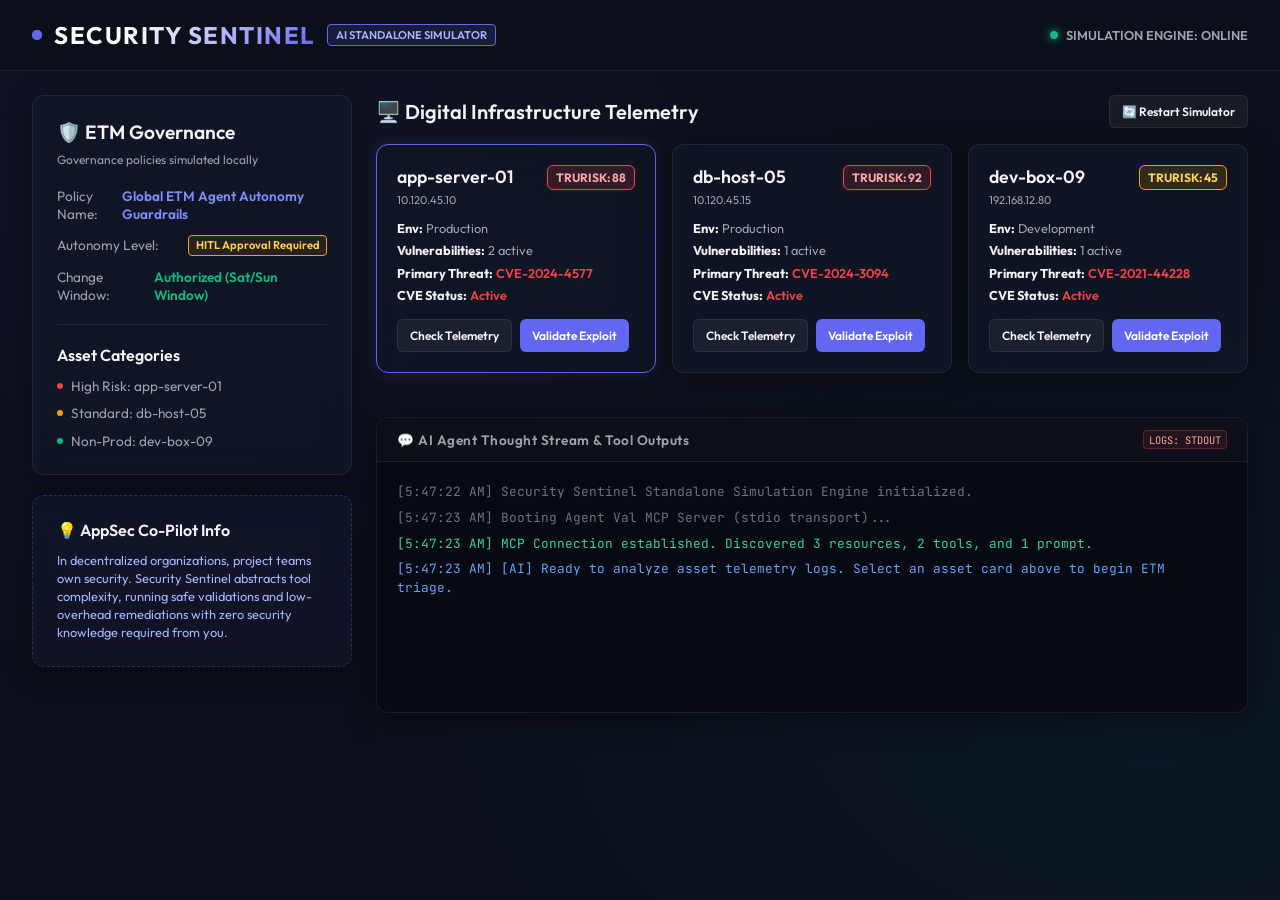
==== sentinel_standalone.html @ 05182d65 "Create premium self-contained standalone HTML simulation dashboard" ====
<!DOCTYPE html>
<html lang="en">
<head>
  <meta charset="UTF-8">
  <meta name="viewport" content="width=device-width, initial-scale=1.0">
  <title>Security Sentinel - Standalone AI ETM Console</title>
  
  <!-- Google Fonts for premium modern typography -->
  <link rel="preconnect" href="https://fonts.googleapis.com">
  <link rel="preconnect" href="https://fonts.gstatic.com" crossorigin>
  <link href="https://fonts.googleapis.com/css2?family=Outfit:wght@300;400;600;700&family=JetBrains+Mono:wght@400;700&display=swap" rel="stylesheet">
  
  <!-- Premium Vanilla CSS Inlined for complete self-contained execution -->
  <style>
    :root {
      --bg-color: #0b0f19;
      --card-bg: rgba(17, 24, 39, 0.7);
      --card-border: rgba(255, 255, 255, 0.08);
      --text-main: #f3f4f6;
      --text-muted: #9ca3af;
      
      --primary: #6366f1;       /* Indigo */
      --primary-hover: #4f46e5;
      --success: #10b981;       /* Emerald */
      --success-glow: rgba(16, 185, 129, 0.2);
      --warning: #f59e0b;       /* Amber */
      --warning-glow: rgba(245, 158, 11, 0.2);
      --danger: #ef4444;        /* Crimson */
      --danger-glow: rgba(239, 68, 68, 0.2);
      --info: #06b6d4;          /* Cyan */
      --info-glow: rgba(6, 182, 212, 0.2);
      
      --font-sans: 'Outfit', sans-serif;
      --font-mono: 'JetBrains Mono', monospace;
    }

    * {
      box-sizing: border-box;
      margin: 0;
      padding: 0;
    }

    body {
      background-color: var(--bg-color);
      background-image: 
        radial-gradient(at 10% 20%, rgba(99, 102, 241, 0.05) 0px, transparent 50%),
        radial-gradient(at 90% 80%, rgba(6, 182, 212, 0.05) 0px, transparent 50%);
      color: var(--text-main);
      font-family: var(--font-sans);
      min-height: 100vh;
      display: flex;
      flex-direction: column;
      overflow-x: hidden;
    }

    /* Header Styling */
    .app-header {
      display: flex;
      justify-content: space-between;
      align-items: center;
      padding: 1.25rem 2rem;
      background: rgba(11, 15, 25, 0.8);
      backdrop-filter: blur(12px);
      border-bottom: 1px solid var(--card-border);
      position: sticky;
      top: 0;
      z-index: 10;
    }

    .header-logo {
      display: flex;
      align-items: center;
      gap: 0.75rem;
    }

    .header-logo h1 {
      font-size: 1.5rem;
      font-weight: 700;
      letter-spacing: 1.5px;
      background: linear-gradient(135deg, #ffffff 30%, var(--primary) 100%);
      -webkit-background-clip: text;
      -webkit-text-fill-color: transparent;
    }

    .badge {
      background: rgba(99, 102, 241, 0.15);
      border: 1px solid var(--primary);
      color: #a5b4fc;
      font-size: 0.7rem;
      padding: 0.2rem 0.5rem;
      border-radius: 4px;
      font-weight: 600;
      text-transform: uppercase;
    }

    .system-status {
      display: flex;
      align-items: center;
      gap: 0.5rem;
      font-size: 0.8rem;
      font-weight: 600;
      color: var(--text-muted);
    }

    .status-dot {
      width: 8px;
      height: 8px;
      border-radius: 50%;
      display: inline-block;
    }

    .status-dot.green {
      background-color: var(--success);
      box-shadow: 0 0 10px var(--success);
    }

    .pulse-icon {
      width: 10px;
      height: 10px;
      background-color: var(--primary);
      border-radius: 50%;
      position: relative;
    }

    .pulse-icon::after {
      content: '';
      width: 100%;
      height: 100%;
      background-color: var(--primary);
      border-radius: 50%;
      position: absolute;
      top: 0;
      left: 0;
      animation: pulse 2s infinite;
    }

    @keyframes pulse {
      0% { transform: scale(1); opacity: 0.8; }
      100% { transform: scale(2.5); opacity: 0; }
    }

    /* Main Layout Grid */
    .dashboard-container {
      display: grid;
      grid-template-columns: 320px 1fr;
      gap: 1.5rem;
      padding: 1.5rem 2rem;
      flex: 1;
    }

    /* Card Component Styling */
    .card {
      border-radius: 12px;
      padding: 1.5rem;
      margin-bottom: 1.25rem;
      position: relative;
      transition: all 0.3s cubic-bezier(0.4, 0, 0.2, 1);
    }

    .card.glass {
      background: var(--card-bg);
      backdrop-filter: blur(16px);
      border: 1px solid var(--card-border);
      box-shadow: 0 4px 30px rgba(0, 0, 0, 0.4);
    }

    .card.glass:hover {
      border-color: rgba(255, 255, 255, 0.15);
      box-shadow: 0 8px 30px rgba(99, 102, 241, 0.05);
    }

    .card h2 {
      font-size: 1.2rem;
      font-weight: 600;
      margin-bottom: 0.5rem;
    }

    .card h3 {
      font-size: 1rem;
      font-weight: 600;
      margin-bottom: 0.75rem;
      color: var(--text-main);
    }

    .section-desc {
      font-size: 0.75rem;
      color: var(--text-muted);
      margin-bottom: 1.25rem;
    }

    .card-divider {
      border: 0;
      height: 1px;
      background: var(--card-border);
      margin: 1.25rem 0;
    }

    /* Sidebar Content Styling */
    .policy-item {
      display: flex;
      justify-content: space-between;
      align-items: center;
      margin-bottom: 0.75rem;
      font-size: 0.85rem;
    }

    .policy-label {
      color: var(--text-muted);
    }

    .policy-value {
      font-weight: 600;
    }

    .policy-value.badge-warning {
      background: rgba(245, 158, 11, 0.1);
      border: 1px solid var(--warning);
      color: #fcd34d;
      font-size: 0.7rem;
      padding: 0.15rem 0.4rem;
      border-radius: 4px;
    }

    .category-list {
      display: flex;
      flex-direction: column;
      gap: 0.6rem;
      font-size: 0.85rem;
    }

    .category-item {
      display: flex;
      align-items: center;
      gap: 0.5rem;
      color: var(--text-muted);
    }

    .cat-dot {
      width: 6px;
      height: 6px;
      border-radius: 50%;
    }
    .cat-dot.red { background-color: var(--danger); }
    .cat-dot.yellow { background-color: var(--warning); }
    .cat-dot.green { background-color: var(--success); }

    .developer-notice {
      background: rgba(99, 102, 241, 0.05) !important;
      border: 1px dashed rgba(99, 102, 241, 0.3) !important;
    }

    .developer-notice p {
      font-size: 0.8rem;
      line-height: 1.4;
      color: #a5b4fc;
    }

    /* Telemetry Asset Cards */
    .assets-grid-header {
      display: flex;
      justify-content: space-between;
      align-items: center;
      margin-bottom: 1rem;
    }

    .assets-grid-header h2 {
      font-size: 1.25rem;
      font-weight: 600;
    }

    .assets-container {
      display: grid;
      grid-template-columns: repeat(auto-fill, minmax(280px, 1fr));
      gap: 1rem;
      margin-bottom: 1.5rem;
    }

    .asset-card {
      padding: 1.25rem;
      cursor: pointer;
    }

    .asset-card.active-selection {
      border-color: var(--primary) !important;
      box-shadow: 0 0 15px rgba(99, 102, 241, 0.15);
    }

    .asset-header {
      display: flex;
      justify-content: space-between;
      align-items: flex-start;
      margin-bottom: 0.75rem;
    }

    .asset-title h4 {
      font-size: 1.1rem;
      font-weight: 600;
      color: var(--text-main);
    }

    .asset-title span {
      font-size: 0.7rem;
      color: var(--text-muted);
    }

    .risk-badge {
      font-size: 0.75rem;
      font-weight: 700;
      padding: 0.25rem 0.5rem;
      border-radius: 6px;
      text-align: center;
    }

    .risk-badge.danger {
      background: rgba(239, 68, 68, 0.15);
      border: 1px solid var(--danger);
      color: #fca5a5;
      box-shadow: 0 0 10px rgba(239, 68, 68, 0.1);
    }

    .risk-badge.warning {
      background: rgba(245, 158, 11, 0.15);
      border: 1px solid var(--warning);
      color: #fcd34d;
    }

    .risk-badge.success {
      background: rgba(16, 185, 129, 0.15);
      border: 1px solid var(--success);
      color: #6ee7b7;
      box-shadow: 0 0 10px rgba(16, 185, 129, 0.1);
    }

    .asset-details {
      display: flex;
      flex-direction: column;
      gap: 0.4rem;
      font-size: 0.8rem;
      color: var(--text-muted);
      margin-bottom: 1rem;
    }

    .asset-details span strong {
      color: var(--text-main);
    }

    .asset-actions {
      display: flex;
      gap: 0.5rem;
    }

    .btn {
      font-family: var(--font-sans);
      font-size: 0.75rem;
      font-weight: 600;
      padding: 0.5rem 0.75rem;
      border-radius: 6px;
      border: none;
      cursor: pointer;
      display: flex;
      align-items: center;
      justify-content: center;
      transition: all 0.2s ease;
    }

    .btn-primary {
      background: var(--primary);
      color: white;
    }

    .btn-primary:hover {
      background: var(--primary-hover);
      box-shadow: 0 0 10px rgba(99, 102, 241, 0.3);
    }

    .btn-secondary {
      background: rgba(255, 255, 255, 0.05);
      border: 1px solid var(--card-border);
      color: var(--text-main);
    }

    .btn-secondary:hover {
      background: rgba(255, 255, 255, 0.1);
      border-color: rgba(255, 255, 255, 0.2);
    }

    .btn-success {
      background: var(--success);
      color: white;
    }

    .btn-success:hover {
      background: #059669;
      box-shadow: 0 0 10px rgba(16, 185, 129, 0.3);
    }

    /* Diagnostic Logs Console */
    .console-section {
      display: flex;
      flex-direction: column;
      border-radius: 12px;
      background: #070913;
      border: 1px solid var(--card-border);
      box-shadow: 0 4px 30px rgba(0, 0, 0, 0.5);
      margin-top: 1rem;
      overflow: hidden;
    }

    .console-header {
      display: flex;
      justify-content: space-between;
      align-items: center;
      padding: 0.75rem 1.25rem;
      background: rgba(255, 255, 255, 0.02);
      border-bottom: 1px solid var(--card-border);
    }

    .console-header h3 {
      font-size: 0.85rem;
      font-weight: 600;
      letter-spacing: 0.5px;
      color: var(--text-muted);
    }

    .badge-console {
      font-family: var(--font-mono);
      font-size: 0.65rem;
      background: rgba(239, 68, 68, 0.1);
      border: 1px solid rgba(239, 68, 68, 0.3);
      color: #fca5a5;
      padding: 0.1rem 0.3rem;
      border-radius: 4px;
    }

    .console-body {
      font-family: var(--font-mono);
      font-size: 0.8rem;
      padding: 1.25rem;
      height: 250px;
      overflow-y: auto;
      display: flex;
      flex-direction: column;
      gap: 0.4rem;
      line-height: 1.5;
    }

    .log-line {
      white-space: pre-wrap;
    }

    .log-line.sys { color: #6b7280; }
    .log-line.info { color: #60a5fa; }
    .log-line.warning { color: #fbbf24; }
    .log-line.danger { color: #f87171; }
    .log-line.success { color: #34d399; }

    /* Modal (HITL Authorization Box) */
    .modal-overlay {
      position: fixed;
      top: 0;
      left: 0;
      width: 100vw;
      height: 100vh;
      background: rgba(7, 9, 19, 0.85);
      backdrop-filter: blur(10px);
      display: flex;
      justify-content: center;
      align-items: center;
      z-index: 100;
      transition: opacity 0.3s ease;
    }

    .modal-overlay.hidden {
      display: none !important;
      opacity: 0;
      pointer-events: none;
    }

    .modal-container {
      width: 100%;
      max-width: 680px;
      border-radius: 16px;
      background: rgba(17, 25, 40, 0.75) !important;
      border: 1px solid rgba(255, 255, 255, 0.12) !important;
      box-shadow: 0 0 50px rgba(0, 0, 0, 0.8);
      display: flex;
      flex-direction: column;
      max-height: 85vh;
      overflow: hidden;
      animation: modalZoom 0.3s cubic-bezier(0.34, 1.56, 0.64, 1);
    }

    @keyframes modalZoom {
      0% { transform: scale(0.9); opacity: 0; }
      100% { transform: scale(1); opacity: 1; }
    }

    .modal-header {
      display: flex;
      justify-content: space-between;
      align-items: center;
      padding: 1.25rem 1.5rem;
      border-bottom: 1px solid var(--card-border);
    }

    .modal-header h2 {
      font-size: 1.15rem;
      font-weight: 600;
      color: var(--text-main);
    }

    .btn-close {
      background: none;
      border: none;
      color: var(--text-muted);
      font-size: 1.5rem;
      cursor: pointer;
      transition: color 0.2s ease;
    }

    .btn-close:hover { color: white; }

    .modal-body {
      padding: 1.5rem;
      overflow-y: auto;
      display: flex;
      flex-direction: column;
      gap: 1.25rem;
    }

    .modal-body h3 {
      font-size: 0.9rem;
      font-weight: 600;
      text-transform: uppercase;
      letter-spacing: 0.5px;
      color: var(--text-muted);
    }

    .validation-status-card {
      background: rgba(16, 185, 129, 0.05);
      border: 1px solid rgba(16, 185, 129, 0.2);
      border-radius: 8px;
      padding: 1rem;
    }

    .status-badge-container {
      margin-bottom: 0.5rem;
    }

    .status-badge.verified {
      background: var(--success);
      color: white;
      font-size: 0.7rem;
      font-weight: 700;
      padding: 0.15rem 0.4rem;
      border-radius: 4px;
      text-transform: uppercase;
      display: inline-block;
      box-shadow: 0 0 10px var(--success-glow);
    }

    .validation-status-card p {
      font-size: 0.85rem;
      line-height: 1.4;
      color: #a7f3d0;
    }

    .evidence-box {
      font-family: var(--font-mono);
      font-size: 0.75rem;
      background: #05070d;
      border: 1px solid var(--card-border);
      border-radius: 8px;
      padding: 1rem;
      overflow-x: auto;
      max-height: 140px;
      color: #34d399;
    }

    .blast-radius-box {
      background: rgba(255, 255, 255, 0.02);
      border: 1px solid var(--card-border);
      border-radius: 8px;
      padding: 1rem;
      display: grid;
      grid-template-columns: repeat(2, 1fr);
      gap: 0.75rem;
      font-size: 0.85rem;
    }

    .form-group {
      display: flex;
      flex-direction: column;
      gap: 0.5rem;
    }

    .form-group label {
      font-size: 0.85rem;
      color: var(--text-muted);
    }

    .form-control {
      background: rgba(255, 255, 255, 0.03);
      border: 1px solid var(--card-border);
      border-radius: 6px;
      padding: 0.6rem 0.8rem;
      color: white;
      font-family: var(--font-sans);
      font-size: 0.85rem;
      outline: none;
      transition: border-color 0.2s ease;
    }

    .form-control:focus {
      border-color: var(--primary);
      box-shadow: 0 0 5px rgba(99, 102, 241, 0.2);
    }

    .modal-footer {
      display: flex;
      justify-content: flex-end;
      gap: 0.75rem;
      padding: 1.25rem 1.5rem;
      border-top: 1px solid var(--card-border);
      background: rgba(0, 0, 0, 0.15);
    }

    /* Spinner Inline Animation */
    .spinner-inline {
      width: 12px;
      height: 12px;
      border: 2px solid rgba(255, 255, 255, 0.2);
      border-top-color: white;
      border-radius: 50%;
      display: inline-block;
      margin-right: 5px;
      animation: spin 0.8s infinite linear;
      vertical-align: middle;
    }

    @keyframes spin {
      0% { transform: rotate(0deg); }
      100% { transform: rotate(360deg); }
    }

    .font-highlight { color: #818cf8; font-weight: 600; }
    .font-success { color: var(--success); font-weight: 600; }
    .font-warning { color: var(--warning); font-weight: 600; }
    .font-danger { color: var(--danger); font-weight: 600; }
    .text-center { text-align: center; }
  </style>
</head>
<body>

  <!-- Premium Glassmorphic Header -->
  <header class="app-header">
    <div class="header-logo">
      <span class="pulse-icon"></span>
      <h1>SECURITY SENTINEL</h1>
      <span class="badge">AI Standalone Simulator</span>
    </div>
    <div class="system-status">
      <span class="status-dot green"></span>
      <span>SIMULATION ENGINE: ONLINE</span>
    </div>
  </header>

  <!-- Main Grid Layout -->
  <main class="dashboard-container">
    
    <!-- Left Sidebar: Policy & Governance -->
    <aside class="sidebar">
      <div class="card glass">
        <h2>🛡️ ETM Governance</h2>
        <p class="section-desc">Governance policies simulated locally</p>
        
        <div class="policy-item">
          <span class="policy-label">Policy Name:</span>
          <span class="policy-value font-highlight">Global ETM Agent Autonomy Guardrails</span>
        </div>
        <div class="policy-item">
          <span class="policy-label">Autonomy Level:</span>
          <span class="policy-value badge-warning">HITL Approval Required</span>
        </div>
        <div class="policy-item">
          <span class="policy-label">Change Window:</span>
          <span class="policy-value font-success">Authorized (Sat/Sun Window)</span>
        </div>
        
        <hr class="card-divider">
        
        <h3>Asset Categories</h3>
        <div class="category-list">
          <div class="category-item">
            <span class="cat-dot red"></span>
            <span>High Risk: app-server-01</span>
          </div>
          <div class="category-item">
            <span class="cat-dot yellow"></span>
            <span>Standard: db-host-05</span>
          </div>
          <div class="category-item">
            <span class="cat-dot green"></span>
            <span>Non-Prod: dev-box-09</span>
          </div>
        </div>
      </div>

      <div class="card glass developer-notice">
        <h3>💡 AppSec Co-Pilot Info</h3>
        <p>In decentralized organizations, project teams own security. Security Sentinel abstracts tool complexity, running safe validations and low-overhead remediations with zero security knowledge required from you.</p>
      </div>
    </aside>

    <!-- Center Content: Assets & Console -->
    <section class="main-content">
      
      <!-- Telemetry Cards Grid -->
      <div class="assets-grid-header">
        <h2>🖥️ Digital Infrastructure Telemetry</h2>
        <button id="btn-refresh" class="btn btn-secondary">🔄 Restart Simulator</button>
      </div>
      
      <div id="assets-container" class="assets-container">
        <!-- Telemetry Cards injected statefully via JS -->
      </div>

      <!-- Real-Time AI Agent Console -->
      <div class="console-section">
        <div class="console-header">
          <h3>💬 AI Agent Thought Stream & Tool Outputs</h3>
          <span class="badge-console">LOGS: STDOUT</span>
        </div>
        <div id="console-logs" class="console-body">
          <!-- Logs will stream here -->
        </div>
      </div>

    </section>
  </main>

  <!-- HITL Approval Modal (Pre-Flight Blast Radius Assessment) -->
  <div id="hitl-modal" class="modal-overlay hidden">
    <div class="modal-container glass">
      
      <div class="modal-header">
        <h2>⚠️ Human-in-the-Loop Approval Required</h2>
        <button id="btn-close-modal" class="btn-close">&times;</button>
      </div>
      
      <div class="modal-body">
        <div class="validation-status-card">
          <div class="status-badge-container">
            <span class="status-badge verified">✔️ TruConfirm Exploit Verified</span>
          </div>
          <p><strong>TruConfirm</strong> successfully performed a safe execution check and confirmed active exploit path viability. <strong>Vulnerability is active and exploitable on this host.</strong></p>
        </div>

        <h3>🔍 Cryptographic Exploit Evidence</h3>
        <pre id="exploit-evidence" class="evidence-box">Loading validation evidence...</pre>

        <h3>📋 Pre-Flight Blast Radius Assessment</h3>
        <div class="blast-radius-box">
          <div class="blast-item">
            <strong>Target Asset:</strong> <span id="modal-asset-id" class="font-highlight">app-server-01</span>
          </div>
          <div class="blast-item">
            <strong>Active Threat:</strong> <span id="modal-cve-id" class="font-warning">CVE-2024-4577</span>
          </div>
          <div class="blast-item">
            <strong>Qualys Agent Footprint:</strong> <span class="font-success">RAM &lt; 5MB, CPU &lt; 0.5%</span> (Zero performance impact to active connections)
          </div>
          <div class="blast-item">
            <strong>SLA Downtime risk:</strong> <span class="font-success">None</span> (Zero-downtime hot-patch applied statefully)
          </div>
        </div>

        <div class="form-group">
          <label for="change-ticket-id"><strong>Change Control Ticket ID (Auditing Required):</strong></label>
          <input type="text" id="change-ticket-id" value="CC-9942" placeholder="e.g., CC-1002" class="form-control">
        </div>
      </div>

      <div class="modal-footer">
        <button id="btn-decline" class="btn btn-secondary">Decline & Quarantine</button>
        <button id="btn-approve" class="btn btn-primary">Authorize Patch Execution</button>
      </div>

    </div>
  </div>

  <!-- Interactive Stateful Client-Side Simulation Logic -->
  <script>
    document.addEventListener("DOMContentLoaded", () => {
      // Elements
      const assetsContainer = document.getElementById("assets-container");
      const consoleLogs = document.getElementById("console-logs");
      const btnRefresh = document.getElementById("btn-refresh");
      
      const hitlModal = document.getElementById("hitl-modal");
      const modalAssetId = document.getElementById("modal-asset-id");
      const modalCveId = document.getElementById("modal-cve-id");
      const exploitEvidence = document.getElementById("exploit-evidence");
      const changeTicketId = document.getElementById("change-ticket-id");
      const btnCloseModal = document.getElementById("btn-close-modal");
      const btnDecline = document.getElementById("btn-decline");
      const btnApprove = document.getElementById("btn-approve");

      // Stateful Mock Session Database
      let MOCK_ASSET_REGISTRY = {};
      let selectedAssetId = "app-server-01";
      
      const initializeMockDatabase = () => {
        MOCK_ASSET_REGISTRY = {
          "app-server-01": {
            "asset_name": "app-server-01",
            "ip_address": "10.120.45.10",
            "environment": "Production",
            "trurisk_score": 88,
            "vulnerabilities": [
              {
                "cve_id": "CVE-2024-4577",
                "severity": "Critical",
                "cve_score": 9.8,
                "status": "Active",
                "validation_proof": "None",
                "remediation_status": "Pending"
              },
              {
                "cve_id": "CVE-2023-38646",
                "severity": "High",
                "cve_score": 8.1,
                "status": "Active",
                "validation_proof": "None",
                "remediation_status": "Pending"
              }
            ]
          },
          "db-host-05": {
            "asset_name": "db-host-05",
            "ip_address": "10.120.45.15",
            "environment": "Production",
            "trurisk_score": 92,
            "vulnerabilities": [
              {
                "cve_id": "CVE-2024-3094",
                "severity": "Critical",
                "cve_score": 10.0,
                "status": "Active",
                "validation_proof": "None",
                "remediation_status": "Pending"
              }
            ]
          },
          "dev-box-09": {
            "asset_name": "dev-box-09",
            "ip_address": "192.168.12.80",
            "environment": "Development",
            "trurisk_score": 45,
            "vulnerabilities": [
              {
                "cve_id": "CVE-2021-44228",
                "severity": "Critical",
                "cve_score": 10.0,
                "status": "Active",
                "validation_proof": "None",
                "remediation_status": "Pending"
              }
            ]
          }
        };
      };

      // Logging engine
      const addLog = (message, type = "info") => {
        const time = new Date().toLocaleTimeString();
        const line = document.createElement("div");
        line.className = `log-line ${type}`;
        line.textContent = `[${time}] ${message}`;
        consoleLogs.appendChild(line);
        consoleLogs.scrollTop = consoleLogs.scrollHeight;
      };

      const clearLogs = () => {
        consoleLogs.innerHTML = "";
      };

      // Render Dashboard Cards
      const renderAssetsGrid = () => {
        assetsContainer.innerHTML = "";
        
        Object.keys(MOCK_ASSET_REGISTRY).forEach(id => {
          const asset = MOCK_ASSET_REGISTRY[id];
          const isSelected = id === selectedAssetId;
          const primaryCve = asset.vulnerabilities[0];
          
          let riskClass = "success";
          if (asset.trurisk_score > 80) riskClass = "danger";
          else if (asset.trurisk_score > 40) riskClass = "warning";

          const card = document.createElement("div");
          card.className = `card glass asset-card ${isSelected ? 'active-selection' : ''}`;
          card.dataset.id = id;

          card.innerHTML = `
            <div class="asset-header">
              <div class="asset-title">
                <h4>${asset.asset_name}</h4>
                <span>${asset.ip_address}</span>
              </div>
              <span class="risk-badge ${riskClass}">TRURISK: ${asset.trurisk_score}</span>
            </div>
            <div class="asset-details">
              <span><strong>Env:</strong> ${asset.environment}</span>
              <span><strong>Vulnerabilities:</strong> ${asset.vulnerabilities.length} active</span>
              <span><strong>Primary Threat:</strong> <span class="font-danger">${primaryCve.cve_id}</span></span>
              <span><strong>CVE Status:</strong> <span class="${getStatusColorClass(primaryCve.status)}">${primaryCve.status}</span></span>
            </div>
            <div class="asset-actions">
              <button class="btn btn-secondary btn-check-telemetry">Check Telemetry</button>
              ${primaryCve.status === "Remediated"
                ? `<button class="btn btn-success" disabled>✓ Patched</button>`
                : `<button class="btn btn-primary btn-validate-exploit">Validate Exploit</button>`
              }
            </div>
          `;

          // Card click selection focus
          card.addEventListener("click", (e) => {
            if (e.target.tagName !== "BUTTON") {
              selectedAssetId = id;
              document.querySelectorAll(".asset-card").forEach(c => c.classList.remove("active-selection"));
              card.classList.add("active-selection");
              addLog(`Focused console telemetry window on asset: ${id}`, "info");
            }
          });

          // Telemetry Trigger
          card.querySelector(".btn-check-telemetry").addEventListener("click", () => {
            selectedAssetId = id;
            checkTelemetry(id);
          });

          // Exploit Checker Trigger
          const btnValidate = card.querySelector(".btn-validate-exploit");
          if (btnValidate) {
            btnValidate.addEventListener("click", () => {
              selectedAssetId = id;
              validateExploitSimulated(id, primaryCve.cve_id, card);
            });
          }

          assetsContainer.appendChild(card);
        });
      };

      const getStatusColorClass = (status) => {
        switch (status) {
          case "Active": return "font-danger";
          case "Validated": return "font-warning";
          case "Remediated": return "font-success";
          default: return "font-highlight";
        }
      };

      // Action: Ingest & Display Telemetry
      const checkTelemetry = (assetId) => {
        addLog(`Ingesting resource logs telemetry://active-session-logs/${assetId}...`, "sys");
        const asset = MOCK_ASSET_REGISTRY[assetId];
        if (!asset) return;

        setTimeout(() => {
          addLog(`[AI Analysis] Host: ${asset.asset_name} is running in ${asset.environment} at IP ${asset.ip_address}.`, "info");
        }, 150);
        setTimeout(() => {
          addLog(`[AI Analysis] Current TruRisk Score is ${asset.trurisk_score}. Discovered CVE vulnerabilities:`, "info");
        }, 300);
        setTimeout(() => {
          asset.vulnerabilities.forEach((v, index) => {
            setTimeout(() => {
              addLog(`  -> ${v.cve_id} [Severity: ${v.severity}] -> Status: ${v.status}, Remediation: ${v.remediation_status}`, v.status === "Remediated" ? "success" : "danger");
            }, index * 100);
          });
        }, 450);
      };

      // Action: Exploit Validation Simulator (TruConfirm tool)
      const validateExploitSimulated = (assetId, cveId, cardElement) => {
        const asset = MOCK_ASSET_REGISTRY[assetId];
        const primaryCve = asset.vulnerabilities[0];
        
        addLog(`Initiating TruConfirm exploit validation for ${cveId} on ${assetId}...`, "sys");
        addLog(`[AI Agent] Connecting via stdio MCP Client. Calling delegate_validation_workflow(asset_id="${assetId}", cve_id="${cveId}")...`, "info");
        
        const btn = cardElement.querySelector(".btn-validate-exploit");
        const originalText = btn.innerHTML;
        btn.innerHTML = `<span class="spinner-inline"></span> Executing Check...`;
        btn.disabled = true;

        setTimeout(() => {
          // Stateful status update to validated
          primaryCve.status = "Validated";
          const timestamp = new Date().toISOString().replace('T', ' ').substring(0, 19) + " UTC";
          
          const simulatedEvidence = 
            `[TruConfirm Exploit Proof - ${timestamp}]\n` +
            `Target Host IP: ${asset.ip_address}\n` +
            `Target Port: 8080 (Service: httpd php-cgi)\n` +
            `Execution Trigger Payload: ?%2d%64+allow%5furl%5finclude%3d1+%2d%64+auto%5fprepend%5ffile%3dphp://input\n` +
            `Verification Response: Remote Command Execution (RCE) successfully validated.\n` +
            `Evidence Output: Received remote pingback response containing internal stack registers.`;
            
          primaryCve.validation_proof = simulatedEvidence;
          
          addLog(`TruConfirm Completed! Status: EXPLOIT_VERIFIED`, "success");
          addLog(`[MCP Output] Exploit verification evidence trail:`, "success");
          
          simulatedEvidence.split("\n").forEach((line, i) => {
            setTimeout(() => addLog(`  ${line}`, "success"), i * 50);
          });

          // Reload cards and pop modal
          setTimeout(() => {
            renderAssetsGrid();
            openHITLModal(assetId, cveId, simulatedEvidence);
            btn.innerHTML = originalText;
            btn.disabled = false;
          }, 600);

        }, 1500);
      };

      // HITL Gating Modals
      const openHITLModal = (assetId, cveId, evidenceText) => {
        modalAssetId.textContent = assetId;
        modalCveId.textContent = cveId;
        exploitEvidence.textContent = evidenceText;
        
        addLog(`[AI Sentinel Gating] Autonomy safety matrix requires manual manager authorization to apply remediation patches. Rendering approval modal.`, "warning");
        hitlModal.classList.remove("hidden");
      };

      const closeHITLModal = () => {
        hitlModal.classList.add("hidden");
        addLog(`HITL approval modal dismissed.`, "info");
      };

      // Action: Remediation Execution (TruRisk Eliminate tool)
      const executeRemediation = () => {
        const assetId = modalAssetId.textContent;
        const ticketId = changeTicketId.value.trim() || "CC-9942";
        const asset = MOCK_ASSET_REGISTRY[assetId];
        
        addLog(`[HITL Approved] Authorizing patch remediation. Change Control Ticket ID: ${ticketId}`, "success");
        addLog(`Calling MCP tool orchestrate_remediation(asset_id="${assetId}", action_type="patch", change_control_id="${ticketId}")...`, "sys");
        
        btnApprove.innerHTML = `<span class="spinner-inline"></span> Deploying Patch...`;
        btnApprove.disabled = true;

        setTimeout(() => {
          const oldRisk = asset.trurisk_score;
          const newRisk = Math.max(15, Math.floor(oldRisk * 0.35));
          asset.trurisk_score = newRisk;
          
          asset.vulnerabilities.forEach(v => {
            v.status = "Remediated";
            v.remediation_status = "Success";
          });

          addLog(`[MCP Output] TruRisk Mitigate complete! Status: REMEDIATION_SUCCESSFUL`, "success");
          addLog(`[Qualys Cloud Agent Footprint] RAM overhead: 4.8 MB, CPU utilization: < 0.5% (Extremely low footprint)`, "info");
          addLog(`[Risk Reduction Report] TruRisk decreased statefully from ${oldRisk} to ${newRisk} (Risk reduction of ${((1 - (newRisk/oldRisk)) * 100).toFixed(1)}%)`, "success");
          addLog(`[Audit Log] Change control ticket #${ticketId} statefully verified, closed, and registered in centralized reporting log.`, "success");

          renderAssetsGrid();
          closeHITLModal();
          btnApprove.innerHTML = "Authorize Patch Execution";
          btnApprove.disabled = false;
        }, 1800);
      };

      // Refresh / Restart Simulation
      const runStartupSequence = () => {
        clearLogs();
        initializeMockDatabase();
        renderAssetsGrid();
        
        addLog("Security Sentinel Standalone Simulation Engine initialized.", "sys");
        setTimeout(() => addLog("Booting Agent Val MCP Server (stdio transport)...", "sys"), 150);
        setTimeout(() => addLog("MCP Connection established. Discovered 3 resources, 2 tools, and 1 prompt.", "success"), 350);
        setTimeout(() => addLog("[AI] Ready to analyze asset telemetry logs. Select an asset card above to begin ETM triage.", "info"), 500);
      };

      // Events
      btnRefresh.addEventListener("click", runStartupSequence);
      btnCloseModal.addEventListener("click", closeHITLModal);
      btnDecline.addEventListener("click", closeHITLModal);
      btnApprove.addEventListener("click", executeRemediation);

      // Start initial
      runStartupSequence();
    });
  </script>
</body>
</html>
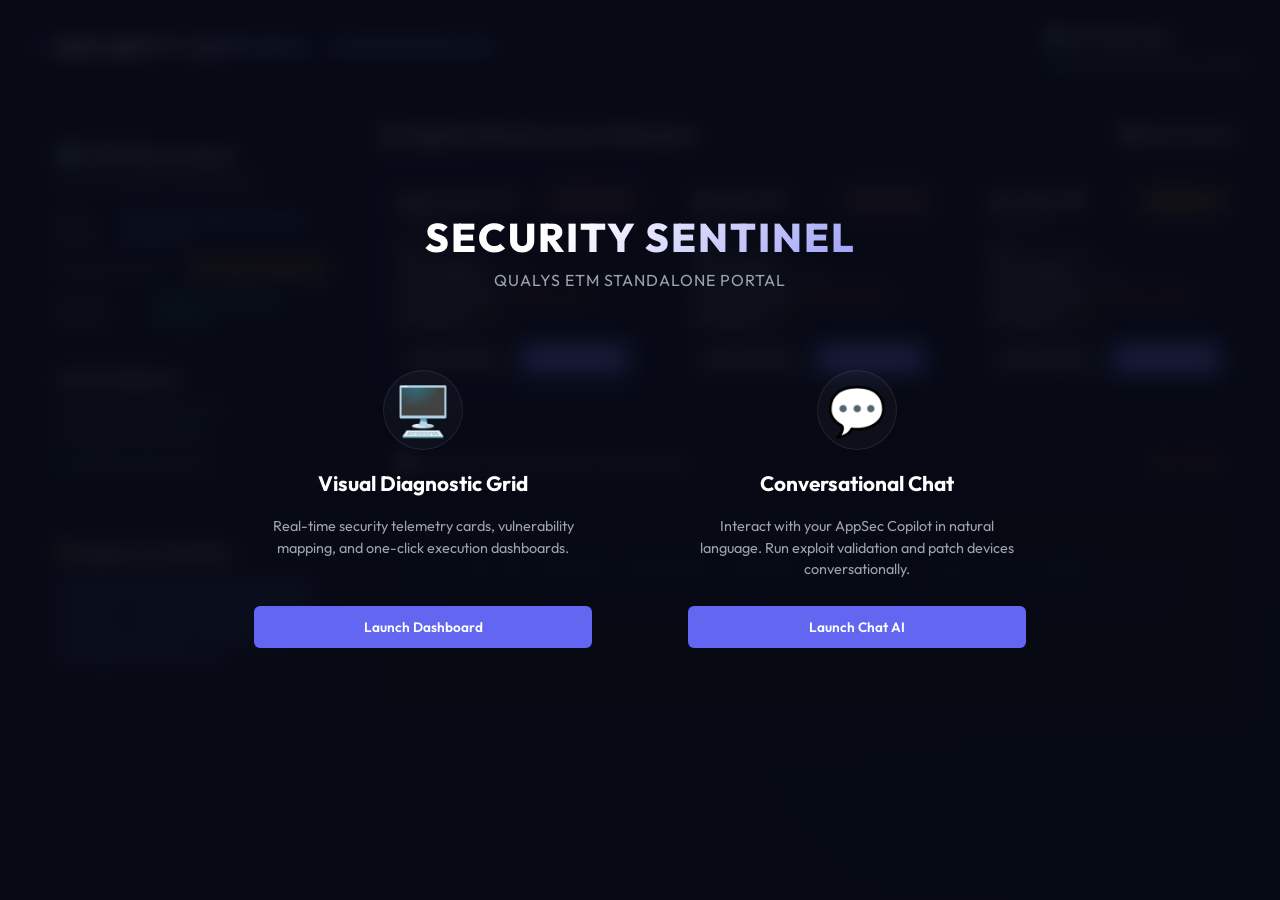
==== commit 670260d2: "Implement Conversational Chat Assistant, Selector Portal Splash Screen, and Standalone Simulators" ====
--- a/sentinel_standalone.html
+++ b/sentinel_standalone.html
@@ -3,14 +3,14 @@
 <head>
   <meta charset="UTF-8">
   <meta name="viewport" content="width=device-width, initial-scale=1.0">
-  <title>Security Sentinel - Standalone AI ETM Console</title>
+  <title>Security Sentinel - Standalone AI ETM Portal</title>
   
   <!-- Google Fonts for premium modern typography -->
   <link rel="preconnect" href="https://fonts.googleapis.com">
   <link rel="preconnect" href="https://fonts.gstatic.com" crossorigin>
   <link href="https://fonts.googleapis.com/css2?family=Outfit:wght@300;400;600;700&family=JetBrains+Mono:wght@400;700&display=swap" rel="stylesheet">
   
-  <!-- Premium Vanilla CSS Inlined for complete self-contained execution -->
+  <!-- Inlined CSS for completely self-contained execution -->
   <style>
     :root {
       --bg-color: #0b0f19;
@@ -91,6 +91,7 @@
       border-radius: 4px;
       font-weight: 600;
       text-transform: uppercase;
+      transition: all 0.2s ease;
     }
 
     .system-status {
@@ -436,7 +437,7 @@
       font-family: var(--font-mono);
       font-size: 0.8rem;
       padding: 1.25rem;
-      height: 250px;
+      height: 240px;
       overflow-y: auto;
       display: flex;
       flex-direction: column;
@@ -507,6 +508,9 @@
       font-size: 1.15rem;
       font-weight: 600;
       color: var(--text-main);
+      display: flex;
+      align-items: center;
+      gap: 0.5rem;
     }
 
     .btn-close {
@@ -623,6 +627,319 @@
       padding: 1.25rem 1.5rem;
       border-top: 1px solid var(--card-border);
       background: rgba(0, 0, 0, 0.15);
+    }
+
+    /* Text Highlight Helpers */
+    .font-highlight { color: #818cf8; font-weight: 600; }
+    .font-success { color: var(--success); font-weight: 600; }
+    .font-warning { color: var(--warning); font-weight: 600; }
+    .font-danger { color: var(--danger); font-weight: 600; }
+    .text-center { text-align: center; }
+
+    /* Selector Landing Page Styles */
+    .splash-container {
+      width: 100%;
+      max-width: 900px;
+      padding: 2rem;
+      animation: modalZoom 0.4s cubic-bezier(0.34, 1.56, 0.64, 1);
+    }
+
+    .splash-header h2 {
+      font-size: 2.5rem;
+      font-weight: 800;
+      letter-spacing: 2px;
+      margin-bottom: 0.5rem;
+      background: linear-gradient(135deg, #ffffff 40%, var(--primary) 100%);
+      -webkit-background-clip: text;
+      -webkit-text-fill-color: transparent;
+    }
+
+    .splash-subtitle {
+      color: var(--text-muted);
+      font-size: 1rem;
+      margin-bottom: 2.5rem;
+      text-transform: uppercase;
+      letter-spacing: 1px;
+    }
+
+    .choice-cards-container {
+      display: grid;
+      grid-template-columns: repeat(2, 1fr);
+      gap: 2rem;
+    }
+
+    .choice-card {
+      padding: 2.5rem 2rem;
+      display: flex;
+      flex-direction: column;
+      align-items: center;
+      gap: 1.25rem;
+      border-radius: 16px;
+      cursor: pointer;
+      transition: all 0.3s cubic-bezier(0.4, 0, 0.2, 1);
+    }
+
+    .choice-card:hover {
+      transform: translateY(-8px);
+      border-color: var(--primary) !important;
+      box-shadow: 0 10px 40px rgba(99, 102, 241, 0.15) !important;
+    }
+
+    .choice-icon {
+      font-size: 3rem;
+      background: rgba(255, 255, 255, 0.03);
+      width: 80px;
+      height: 80px;
+      border-radius: 50%;
+      display: flex;
+      align-items: center;
+      justify-content: center;
+      border: 1px solid var(--card-border);
+    }
+
+    .choice-card h3 {
+      font-size: 1.3rem;
+      font-weight: 700;
+      color: white;
+    }
+
+    .choice-card p {
+      font-size: 0.9rem;
+      color: var(--text-muted);
+      line-height: 1.5;
+      min-height: 70px;
+    }
+
+    .btn-choice {
+      width: 100%;
+      padding: 0.75rem 1.5rem !important;
+      font-size: 0.85rem !important;
+    }
+
+    .hidden {
+      display: none !important;
+    }
+
+    /* Conversational Chat Workspace Styles */
+    .chat-grid-container {
+      display: grid;
+      grid-template-columns: 1fr 280px;
+      gap: 1.5rem;
+      height: calc(100vh - 160px);
+    }
+
+    .chat-card-container {
+      display: flex;
+      flex-direction: column;
+      height: 100%;
+      padding: 1.25rem !important;
+      overflow: hidden;
+    }
+
+    .chat-messages {
+      flex: 1;
+      overflow-y: auto;
+      padding: 0.5rem;
+      display: flex;
+      flex-direction: column;
+      gap: 1rem;
+      margin-bottom: 1rem;
+      border-radius: 8px;
+    }
+
+    .message-bubble {
+      max-width: 85%;
+      padding: 1rem;
+      border-radius: 12px;
+      line-height: 1.5;
+      font-size: 0.9rem;
+      animation: messageSlideIn 0.3s cubic-bezier(0.16, 1, 0.3, 1);
+    }
+
+    @keyframes messageSlideIn {
+      0% { transform: translateY(10px); opacity: 0; }
+      100% { transform: translateY(0); opacity: 1; }
+    }
+
+    .message-bubble.user {
+      background: var(--primary);
+      color: white;
+      align-self: flex-end;
+      border-bottom-right-radius: 2px;
+      box-shadow: 0 4px 15px rgba(99, 102, 241, 0.2);
+    }
+
+    .message-bubble.bot {
+      background: rgba(255, 255, 255, 0.03);
+      border: 1px solid var(--card-border);
+      color: var(--text-main);
+      align-self: flex-start;
+      border-bottom-left-radius: 2px;
+    }
+
+    .message-sender {
+      font-size: 0.75rem;
+      font-weight: 700;
+      margin-bottom: 0.35rem;
+      text-transform: uppercase;
+      letter-spacing: 0.5px;
+    }
+
+    .message-bubble.user .message-sender { color: #c7d2fe; }
+    .message-bubble.bot .message-sender { color: var(--info); }
+
+    .message-text { word-break: break-word; }
+
+    .message-text code {
+      font-family: var(--font-mono);
+      background: rgba(0, 0, 0, 0.3);
+      padding: 0.1rem 0.3rem;
+      border-radius: 4px;
+      font-size: 0.8rem;
+      color: #34d399;
+    }
+
+    .message-text pre {
+      font-family: var(--font-mono);
+      background: #05070d;
+      border: 1px solid var(--card-border);
+      border-radius: 6px;
+      padding: 0.75rem;
+      font-size: 0.8rem;
+      color: #34d399;
+      margin: 0.5rem 0;
+      overflow-x: auto;
+    }
+
+    /* Typing Indicator Animation */
+    .typing-indicator {
+      display: flex;
+      align-items: center;
+      gap: 4px;
+      padding: 0.75rem 1rem;
+      background: rgba(255, 255, 255, 0.03);
+      border: 1px solid var(--card-border);
+      border-radius: 12px;
+      width: fit-content;
+      align-self: flex-start;
+      margin-bottom: 1rem;
+    }
+
+    .typing-indicator span {
+      width: 6px;
+      height: 6px;
+      background-color: var(--text-muted);
+      border-radius: 50%;
+      display: inline-block;
+      animation: typingBounce 1.4s infinite ease-in-out both;
+    }
+
+    .typing-indicator span:nth-child(1) { animation-delay: -0.32s; }
+    .typing-indicator span:nth-child(2) { animation-delay: -0.16s; }
+
+    @keyframes typingBounce {
+      0%, 80%, 100% { transform: scale(0); }
+      40% { transform: scale(1); }
+    }
+
+    /* Quick suggestions toolbar */
+    .chat-suggestions-container {
+      margin-bottom: 0.75rem;
+    }
+
+    .suggestions-label {
+      font-size: 0.75rem;
+      color: var(--text-muted);
+      margin-bottom: 0.4rem;
+      display: block;
+    }
+
+    .chat-suggestions {
+      display: flex;
+      gap: 0.5rem;
+      overflow-x: auto;
+      padding-bottom: 0.25rem;
+    }
+
+    .btn-suggest {
+      font-size: 0.7rem !important;
+      padding: 0.4rem 0.6rem !important;
+      white-space: nowrap;
+      flex-shrink: 0;
+    }
+
+    .chat-input-bar {
+      display: flex;
+      gap: 0.5rem;
+      background: rgba(255, 255, 255, 0.01);
+      border-top: 1px solid var(--card-border);
+      padding-top: 0.75rem;
+    }
+
+    .chat-input {
+      flex: 1;
+    }
+
+    #btn-chat-send {
+      padding: 0.6rem 1.25rem !important;
+    }
+
+    /* Dynamic Sidebar Asset list */
+    .posture-sidebar {
+      height: 100%;
+    }
+
+    .posture-sidebar .card {
+      height: 100%;
+      margin-bottom: 0 !important;
+    }
+
+    .chat-posture-list {
+      display: flex;
+      flex-direction: column;
+      gap: 0.75rem;
+      margin-top: 1rem;
+    }
+
+    .posture-item {
+      background: rgba(255, 255, 255, 0.02);
+      border: 1px solid var(--card-border);
+      border-radius: 8px;
+      padding: 0.75rem;
+      display: flex;
+      justify-content: space-between;
+      align-items: center;
+    }
+
+    .posture-meta h5 {
+      font-size: 0.85rem;
+      font-weight: 600;
+      color: white;
+    }
+
+    .posture-meta span {
+      font-size: 0.7rem;
+      color: var(--text-muted);
+    }
+
+    .posture-score {
+      font-size: 0.75rem;
+      font-weight: 700;
+      padding: 0.15rem 0.4rem;
+      border-radius: 4px;
+    }
+
+    .posture-score.danger { background: rgba(239, 68, 68, 0.15); border: 1px solid var(--danger); color: #fca5a5; }
+    .posture-score.warning { background: rgba(245, 158, 11, 0.15); border: 1px solid var(--warning); color: #fcd34d; }
+    .posture-score.success { background: rgba(16, 185, 129, 0.15); border: 1px solid var(--success); color: #6ee7b7; }
+
+    .badge-chat {
+      background: rgba(6, 182, 212, 0.15);
+      border: 1px solid var(--info);
+      color: #c7d2fe;
+      font-size: 0.7rem;
+      padding: 0.2rem 0.5rem;
+      border-radius: 4px;
     }
 
     /* Spinner Inline Animation */
@@ -642,26 +959,48 @@
       0% { transform: rotate(0deg); }
       100% { transform: rotate(360deg); }
     }
-
-    .font-highlight { color: #818cf8; font-weight: 600; }
-    .font-success { color: var(--success); font-weight: 600; }
-    .font-warning { color: var(--warning); font-weight: 600; }
-    .font-danger { color: var(--danger); font-weight: 600; }
-    .text-center { text-align: center; }
   </style>
 </head>
 <body>
 
+  <!-- Landing Splash Screen: Choice Selector -->
+  <div id="landing-splash" class="modal-overlay">
+    <div class="splash-container">
+      <div class="splash-header text-center">
+        <span class="pulse-icon"></span>
+        <h2>SECURITY SENTINEL</h2>
+        <p class="splash-subtitle">Qualys ETM Standalone Portal</p>
+      </div>
+      <div class="choice-cards-container">
+        <div id="choice-dashboard" class="choice-card glass text-center">
+          <div class="choice-icon">🖥️</div>
+          <h3>Visual Diagnostic Grid</h3>
+          <p>Real-time security telemetry cards, vulnerability mapping, and one-click execution dashboards.</p>
+          <button class="btn btn-primary btn-choice">Launch Dashboard</button>
+        </div>
+        <div id="choice-chat" class="choice-card glass text-center">
+          <div class="choice-icon">💬</div>
+          <h3>Conversational Chat</h3>
+          <p>Interact with your AppSec Copilot in natural language. Run exploit validation and patch devices conversationally.</p>
+          <button class="btn btn-primary btn-choice">Launch Chat AI</button>
+        </div>
+      </div>
+    </div>
+  </div>
+
   <!-- Premium Glassmorphic Header -->
   <header class="app-header">
     <div class="header-logo">
-      <span class="pulse-icon"></span>
+      <span id="header-status-pulse" class="pulse-icon"></span>
       <h1>SECURITY SENTINEL</h1>
-      <span class="badge">AI Standalone Simulator</span>
+      <span id="active-mode-badge" class="badge">AI Standalone Simulator</span>
     </div>
-    <div class="system-status">
-      <span class="status-dot green"></span>
-      <span>SIMULATION ENGINE: ONLINE</span>
+    <div class="header-actions">
+      <button id="btn-toggle-interface" class="btn btn-secondary">🔄 Switch Agent Mode</button>
+      <div class="system-status" style="margin-left: 1rem; display: inline-flex;">
+        <span class="status-dot green"></span>
+        <span>SIMULATION ENGINE: ONLINE</span>
+      </div>
     </div>
   </header>
 
@@ -712,17 +1051,17 @@
       </div>
     </aside>
 
-    <!-- Center Content: Assets & Console -->
-    <section class="main-content">
-      
-      <!-- Telemetry Cards Grid -->
+    <!-- Center Content Viewports -->
+    
+    <!-- VIEWPORT 1: Visual Diagnostic Dashboard Grid -->
+    <section id="dashboard-viewport" class="main-content">
       <div class="assets-grid-header">
         <h2>🖥️ Digital Infrastructure Telemetry</h2>
         <button id="btn-refresh" class="btn btn-secondary">🔄 Restart Simulator</button>
       </div>
       
       <div id="assets-container" class="assets-container">
-        <!-- Telemetry Cards injected statefully via JS -->
+        <!-- Telemetry Cards statefully drawn by JS -->
       </div>
 
       <!-- Real-Time AI Agent Console -->
@@ -732,11 +1071,64 @@
           <span class="badge-console">LOGS: STDOUT</span>
         </div>
         <div id="console-logs" class="console-body">
-          <!-- Logs will stream here -->
+          <!-- Logs stream here -->
         </div>
       </div>
-
     </section>
+
+    <!-- VIEWPORT 2: Conversational Chat Assistant Interface -->
+    <section id="chat-viewport" class="main-content hidden">
+      <div class="assets-grid-header">
+        <h2>💬 Conversational Security Sentinel</h2>
+        <span class="badge badge-chat">Model: Standalone Simulator</span>
+      </div>
+      
+      <div class="chat-grid-container">
+        <!-- Left Side: Chat Workspace -->
+        <div class="chat-card-container card glass">
+          <div id="chat-messages-container" class="chat-messages">
+            <!-- Greeting bubble from Sentinel AI -->
+            <div class="message-bubble bot">
+              <div class="message-sender">Security Sentinel [AI]</div>
+              <div class="message-text">Hello! I am your Qualys ETM Security Sentinel. I am running in fully-simulated standalone mode.<br><br>I can query security telemetry, execute safe TruConfirm validations, and run Cloud Agent patch mitigations. How can I protect your application servers today?</div>
+            </div>
+          </div>
+          
+          <!-- Typing Indicator -->
+          <div id="chat-typing-indicator" class="typing-indicator hidden">
+            <span></span><span></span><span></span>
+          </div>
+
+          <!-- Suggested Quickprompts -->
+          <div class="chat-suggestions-container">
+            <span class="suggestions-label">Try asking:</span>
+            <div class="chat-suggestions">
+              <button class="btn btn-secondary btn-suggest">🔍 Check telemetry logs for app-server-01</button>
+              <button class="btn btn-secondary btn-suggest">⚡ Run exploit validation check on app-server-01</button>
+              <button class="btn btn-secondary btn-suggest">🛠️ Apply patch mitigation using CC-9942</button>
+            </div>
+          </div>
+
+          <!-- Message Input Bar -->
+          <form id="chat-input-form" class="chat-input-bar">
+            <input type="text" id="chat-message-input" autocomplete="off" placeholder="Ask Sentinel to check vulnerabilities, run TruConfirm, or patch hosts..." class="form-control chat-input">
+            <button type="submit" id="btn-chat-send" class="btn btn-primary">Send Message</button>
+          </form>
+        </div>
+
+        <!-- Right Side: Active Asset Posture Monitor (Dynamic Sidebar) -->
+        <div class="posture-sidebar">
+          <div class="card glass">
+            <h3>🖥️ Live Posture Monitor</h3>
+            <p class="section-desc">Active telemetry status updated dynamically by chat commands</p>
+            <div id="chat-posture-list" class="chat-posture-list">
+              <!-- Compact list statefully synchronized -->
+            </div>
+          </div>
+        </div>
+      </div>
+    </section>
+
   </main>
 
   <!-- HITL Approval Modal (Pre-Flight Blast Radius Assessment) -->
@@ -792,11 +1184,31 @@
   <!-- Interactive Stateful Client-Side Simulation Logic -->
   <script>
     document.addEventListener("DOMContentLoaded", () => {
-      // Elements
+      // Landing Page Elements
+      const landingSplash = document.getElementById("landing-splash");
+      const choiceDashboard = document.getElementById("choice-dashboard");
+      const choiceChat = document.getElementById("choice-chat");
+      const btnToggleInterface = document.getElementById("btn-toggle-interface");
+      const activeModeBadge = document.getElementById("active-mode-badge");
+      const headerStatusPulse = document.getElementById("header-status-pulse");
+      
+      const dashboardViewport = document.getElementById("dashboard-viewport");
+      const chatViewport = document.getElementById("chat-viewport");
+
+      // Grid Elements
       const assetsContainer = document.getElementById("assets-container");
       const consoleLogs = document.getElementById("console-logs");
       const btnRefresh = document.getElementById("btn-refresh");
       
+      // Chat Elements
+      const chatMessagesContainer = document.getElementById("chat-messages-container");
+      const chatTypingIndicator = document.getElementById("chat-typing-indicator");
+      const chatInputForm = document.getElementById("chat-input-form");
+      const chatMessageInput = document.getElementById("chat-message-input");
+      const chatPostureList = document.getElementById("chat-posture-list");
+      const suggestButtons = document.querySelectorAll(".btn-suggest");
+
+      // Modal Elements
       const hitlModal = document.getElementById("hitl-modal");
       const modalAssetId = document.getElementById("modal-asset-id");
       const modalCveId = document.getElementById("modal-cve-id");
@@ -809,7 +1221,9 @@
       // Stateful Mock Session Database
       let MOCK_ASSET_REGISTRY = {};
       let selectedAssetId = "app-server-01";
-      
+      let currentValidatingCve = "CVE-2024-4577";
+      let activeAgentMode = "";
+
       const initializeMockDatabase = () => {
         MOCK_ASSET_REGISTRY = {
           "app-server-01": {
@@ -871,7 +1285,43 @@
         };
       };
 
-      // Logging engine
+      // ------------------------------------------------------------------------------
+      // Agent Selector Screen transitions
+      // ------------------------------------------------------------------------------
+      const selectAgentMode = (mode) => {
+        activeAgentMode = mode;
+        landingSplash.classList.add("hidden");
+        addLog(`Agent mode selected: ${mode.toUpperCase()}`, "sys");
+
+        if (mode === "dashboard") {
+          dashboardViewport.classList.remove("hidden");
+          chatViewport.classList.add("hidden");
+          activeModeBadge.textContent = "Visual Dashboard Grid";
+          activeModeBadge.style.borderColor = "#6366f1";
+          headerStatusPulse.style.backgroundColor = "#6366f1";
+        } else {
+          chatViewport.classList.remove("hidden");
+          dashboardViewport.classList.add("hidden");
+          activeModeBadge.textContent = "Conversational Chat";
+          activeModeBadge.style.borderColor = "#06b6d4";
+          headerStatusPulse.style.backgroundColor = "#06b6d4";
+          
+          chatMessagesContainer.scrollTop = chatMessagesContainer.scrollHeight;
+        }
+        
+        renderAssetsGrid();
+        renderCompactPostureSidebar();
+      };
+
+      choiceDashboard.addEventListener("click", () => selectAgentMode("dashboard"));
+      choiceChat.addEventListener("click", () => selectAgentMode("chat"));
+      
+      btnToggleInterface.addEventListener("click", () => {
+        landingSplash.classList.remove("hidden");
+        addLog("Returning to Agent Selection Landing Portal...", "sys");
+      });
+
+      // Console Logging engine
       const addLog = (message, type = "info") => {
         const time = new Date().toLocaleTimeString();
         const line = document.createElement("div");
@@ -885,7 +1335,7 @@
         consoleLogs.innerHTML = "";
       };
 
-      // Render Dashboard Cards
+      // Render Telemetry Grid viewport
       const renderAssetsGrid = () => {
         assetsContainer.innerHTML = "";
         
@@ -925,7 +1375,6 @@
             </div>
           `;
 
-          // Card click selection focus
           card.addEventListener("click", (e) => {
             if (e.target.tagName !== "BUTTON") {
               selectedAssetId = id;
@@ -935,13 +1384,11 @@
             }
           });
 
-          // Telemetry Trigger
           card.querySelector(".btn-check-telemetry").addEventListener("click", () => {
             selectedAssetId = id;
             checkTelemetry(id);
           });
 
-          // Exploit Checker Trigger
           const btnValidate = card.querySelector(".btn-validate-exploit");
           if (btnValidate) {
             btnValidate.addEventListener("click", () => {
@@ -951,6 +1398,32 @@
           }
 
           assetsContainer.appendChild(card);
+        });
+      };
+
+      // Render Compact Sidebar viewport
+      const renderCompactPostureSidebar = () => {
+        if (!chatPostureList) return;
+        chatPostureList.innerHTML = "";
+        
+        Object.keys(MOCK_ASSET_REGISTRY).forEach(id => {
+          const asset = MOCK_ASSET_REGISTRY[id];
+          const primaryCve = asset.vulnerabilities[0];
+          
+          let riskClass = "success";
+          if (asset.trurisk_score > 80) riskClass = "danger";
+          else if (asset.trurisk_score > 40) riskClass = "warning";
+
+          const item = document.createElement("div");
+          item.className = "posture-item";
+          item.innerHTML = `
+            <div class="posture-meta">
+              <h5>${asset.asset_name}</h5>
+              <span>CVE: ${primaryCve.cve_id} (${primaryCve.status})</span>
+            </div>
+            <span class="posture-score ${riskClass}">${asset.trurisk_score}</span>
+          `;
+          chatPostureList.appendChild(item);
         });
       };
 
@@ -963,7 +1436,7 @@
         }
       };
 
-      // Action: Ingest & Display Telemetry
+      // Action: Telemetry check logs
       const checkTelemetry = (assetId) => {
         addLog(`Ingesting resource logs telemetry://active-session-logs/${assetId}...`, "sys");
         const asset = MOCK_ASSET_REGISTRY[assetId];
@@ -984,21 +1457,21 @@
         }, 450);
       };
 
-      // Action: Exploit Validation Simulator (TruConfirm tool)
-      const validateExploitSimulated = (assetId, cveId, cardElement) => {
+      // Action: safe Exploit validation check
+      const validateExploitSimulated = (assetId, cveId, cardElement = null) => {
         const asset = MOCK_ASSET_REGISTRY[assetId];
         const primaryCve = asset.vulnerabilities[0];
         
         addLog(`Initiating TruConfirm exploit validation for ${cveId} on ${assetId}...`, "sys");
         addLog(`[AI Agent] Connecting via stdio MCP Client. Calling delegate_validation_workflow(asset_id="${assetId}", cve_id="${cveId}")...`, "info");
         
-        const btn = cardElement.querySelector(".btn-validate-exploit");
-        const originalText = btn.innerHTML;
-        btn.innerHTML = `<span class="spinner-inline"></span> Executing Check...`;
-        btn.disabled = true;
+        if (cardElement) {
+          const btn = cardElement.querySelector(".btn-validate-exploit");
+          btn.innerHTML = `<span class="spinner-inline"></span> Executing Check...`;
+          btn.disabled = true;
+        }
 
         setTimeout(() => {
-          // Stateful status update to validated
           primaryCve.status = "Validated";
           const timestamp = new Date().toISOString().replace('T', ' ').substring(0, 19) + " UTC";
           
@@ -1019,18 +1492,128 @@
             setTimeout(() => addLog(`  ${line}`, "success"), i * 50);
           });
 
-          // Reload cards and pop modal
           setTimeout(() => {
             renderAssetsGrid();
+            renderCompactPostureSidebar();
             openHITLModal(assetId, cveId, simulatedEvidence);
-            btn.innerHTML = originalText;
-            btn.disabled = false;
           }, 600);
 
         }, 1500);
       };
 
-      // HITL Gating Modals
+      // ------------------------------------------------------------------------------
+      // Conversational Chat Simulator (Client-side stateful simulator)
+      // ------------------------------------------------------------------------------
+      const appendMessage = (sender, text, type = "bot", isPreformatted = false) => {
+        const bubble = document.createElement("div");
+        bubble.className = `message-bubble ${type}`;
+        
+        const header = document.createElement("div");
+        header.className = "message-sender";
+        header.textContent = sender;
+        
+        const messageText = document.createElement("div");
+        messageText.className = "message-text";
+        
+        if (isPreformatted) {
+          const pre = document.createElement("pre");
+          pre.textContent = text;
+          messageText.appendChild(pre);
+        } else {
+          let formatted = text.replace(/\n/g, "<br>");
+          formatted = formatted.replace(/\*\*(.*?)\*\*/g, "<strong>$1</strong>");
+          formatted = formatted.replace(/`(.*?)`/g, "<code>$1</code>");
+          messageText.innerHTML = formatted;
+        }
+        
+        bubble.appendChild(header);
+        bubble.appendChild(messageText);
+        
+        chatMessagesContainer.appendChild(bubble);
+        chatMessagesContainer.scrollTop = chatMessagesContainer.scrollHeight;
+      };
+
+      const submitChatQuery = (queryText) => {
+        if (!queryText) return;
+        
+        appendMessage("You", queryText, "user");
+        chatMessageInput.value = "";
+        
+        chatTypingIndicator.classList.remove("hidden");
+        chatMessagesContainer.scrollTop = chatMessagesContainer.scrollHeight;
+
+        const assetId = "app-server-01";
+        const cveId = "CVE-2024-4577";
+        const asset = MOCK_ASSET_REGISTRY[assetId];
+        const primaryCve = asset.vulnerabilities[0];
+
+        setTimeout(() => {
+          chatTypingIndicator.classList.add("hidden");
+          const msg = queryText.toLowerCase();
+          
+          if (msg.includes("telemetry") || msg.includes("log") || msg.includes("cve") || msg.includes("score")) {
+            appendMessage("Security Sentinel [AI]", 
+              `I've read ETM active session telemetry for \`telemetry://active-session-logs/${assetId}\`.` +
+              `<br><br>• <strong>Host</strong>: ${asset.asset_name} (${asset.ip_address})` +
+              `<br>• <strong>Environment</strong>: ${asset.environment}` +
+              `<br>• <strong>TruRisk Score</strong>: ${asset.trurisk_score} (Vulnerabilities: ${asset.vulnerabilities.length})` +
+              `<br>• <strong>Critical Exposure</strong>: ${primaryCve.cve_id} (Severity: ${primaryCve.severity}, Status: ${primaryCve.status})` +
+              `<br><br>Would you like me to trigger a safe exploit validation check via TruConfirm?`
+            );
+          }
+          
+          else if (msg.includes("validate") || msg.includes("check") || msg.includes("exploit") || msg.includes("truconfirm") || msg.includes("verify")) {
+            appendMessage("Security Sentinel [AI]", 
+              `⚡ <strong>TruConfirm completed check for ${cveId}!</strong><br><br>` +
+              `Verification outcome: <strong><code>EXPLOIT_VERIFIED</code></strong> (exploit proven viable).<br>` +
+              `Vulnerability is active and exploitable on host ${assetId}.<br><br>` +
+              `⚠️ <strong>Autonomy Guardrails Alert</strong>: Governance policy requires manual manager approval to execute the patch. ` +
+              `<strong>Opening the HITL approval modal now...</strong>`
+            );
+            
+            // Trigger actual validation logs and open modal
+            validateExploitSimulated(assetId, cveId);
+          }
+          
+          else if (msg.includes("patch") || msg.includes("remediate") || msg.includes("mitigate") || msg.includes("fix")) {
+            appendMessage("Security Sentinel [AI]", 
+              `To remediate ${cveId} on ${assetId}, I require manual change ticket authorization.<br><br>` +
+              `Please review the pre-flight blast radius assessment on your screen and click approve to trigger orchestrate_remediation.`
+            );
+            openHITLModal(assetId, cveId, primaryCve.validation_proof !== "None" ? primaryCve.validation_proof : "TruConfirm validation check bypassed. Standard CVE mapping verified.");
+          }
+          
+          else {
+            appendMessage("Security Sentinel [AI]", 
+              `I'm the Security Sentinel AI AppSec Copilot running in Standalone Simulation mode.<br><br>` +
+              `I can help you:<br>` +
+              `1. Ingest telemetry logs (e.g., <em>\"check telemetry logs for app-server-01\"</em>)<br>` +
+              `2. Run safe Exploit Verifications (e.g., <em>\"run TruConfirm validation check\"</em>)<br>` +
+              `3. Trigger hot-patching (e.g., <em>\"patch app-server-01\"</em>)<br><br>` +
+              `What would you like me to check?`
+            );
+          }
+          
+        }, 1200);
+      };
+
+      chatInputForm.addEventListener("submit", (e) => {
+        e.preventDefault();
+        const query = chatMessageInput.value.trim();
+        submitChatQuery(query);
+      });
+
+      // Bind suggested prompts
+      suggestButtons.forEach(btn => {
+        btn.addEventListener("click", () => {
+          const queryText = btn.textContent.replace(/^[^\w]*/, "").trim();
+          submitChatQuery(queryText);
+        });
+      });
+
+      // ------------------------------------------------------------------------------
+      // HITL Approval Gating
+      // ------------------------------------------------------------------------------
       const openHITLModal = (assetId, cveId, evidenceText) => {
         modalAssetId.textContent = assetId;
         modalCveId.textContent = cveId;
@@ -1045,7 +1628,6 @@
         addLog(`HITL approval modal dismissed.`, "info");
       };
 
-      // Action: Remediation Execution (TruRisk Eliminate tool)
       const executeRemediation = () => {
         const assetId = modalAssetId.textContent;
         const ticketId = changeTicketId.value.trim() || "CC-9942";
@@ -1072,7 +1654,19 @@
           addLog(`[Risk Reduction Report] TruRisk decreased statefully from ${oldRisk} to ${newRisk} (Risk reduction of ${((1 - (newRisk/oldRisk)) * 100).toFixed(1)}%)`, "success");
           addLog(`[Audit Log] Change control ticket #${ticketId} statefully verified, closed, and registered in centralized reporting log.`, "success");
 
+          if (activeAgentMode === "chat") {
+            appendMessage("Security Sentinel [AI]", 
+              `Mitigation completed successfully!<br><br>` +
+              `• <strong>Asset</strong>: ${assetId}<br>` +
+              `• <strong>Action</strong>: Patch deployed via Cloud Agent<br>` +
+              `• <strong>TruRisk reduction</strong>: ${oldRisk} ➔ ${newRisk}<br>` +
+              `• <strong>Audit ticket</strong>: #${ticketId} closed successfully.`, 
+              "bot"
+            );
+          }
+
           renderAssetsGrid();
+          renderCompactPostureSidebar();
           closeHITLModal();
           btnApprove.innerHTML = "Authorize Patch Execution";
           btnApprove.disabled = false;
@@ -1084,6 +1678,15 @@
         clearLogs();
         initializeMockDatabase();
         renderAssetsGrid();
+        renderCompactPostureSidebar();
+        
+        // Reset chat container
+        chatMessagesContainer.innerHTML = `
+          <div class="message-bubble bot">
+            <div class="message-sender">Security Sentinel [AI]</div>
+            <div class="message-text">Hello! I am your Qualys ETM Security Sentinel. I am running in fully-simulated standalone mode.<br><br>I can query security telemetry, execute safe TruConfirm validations, and run Cloud Agent patch mitigations. How can I protect your application servers today?</div>
+          </div>
+        `;
         
         addLog("Security Sentinel Standalone Simulation Engine initialized.", "sys");
         setTimeout(() => addLog("Booting Agent Val MCP Server (stdio transport)...", "sys"), 150);
@@ -1091,7 +1694,6 @@
         setTimeout(() => addLog("[AI] Ready to analyze asset telemetry logs. Select an asset card above to begin ETM triage.", "info"), 500);
       };
 
-      // Events
       btnRefresh.addEventListener("click", runStartupSequence);
       btnCloseModal.addEventListener("click", closeHITLModal);
       btnDecline.addEventListener("click", closeHITLModal);
@@ -1099,6 +1701,9 @@
 
       // Start initial
       runStartupSequence();
+      
+      // Auto open selection modal
+      landingSplash.classList.remove("hidden");
     });
   </script>
 </body>
